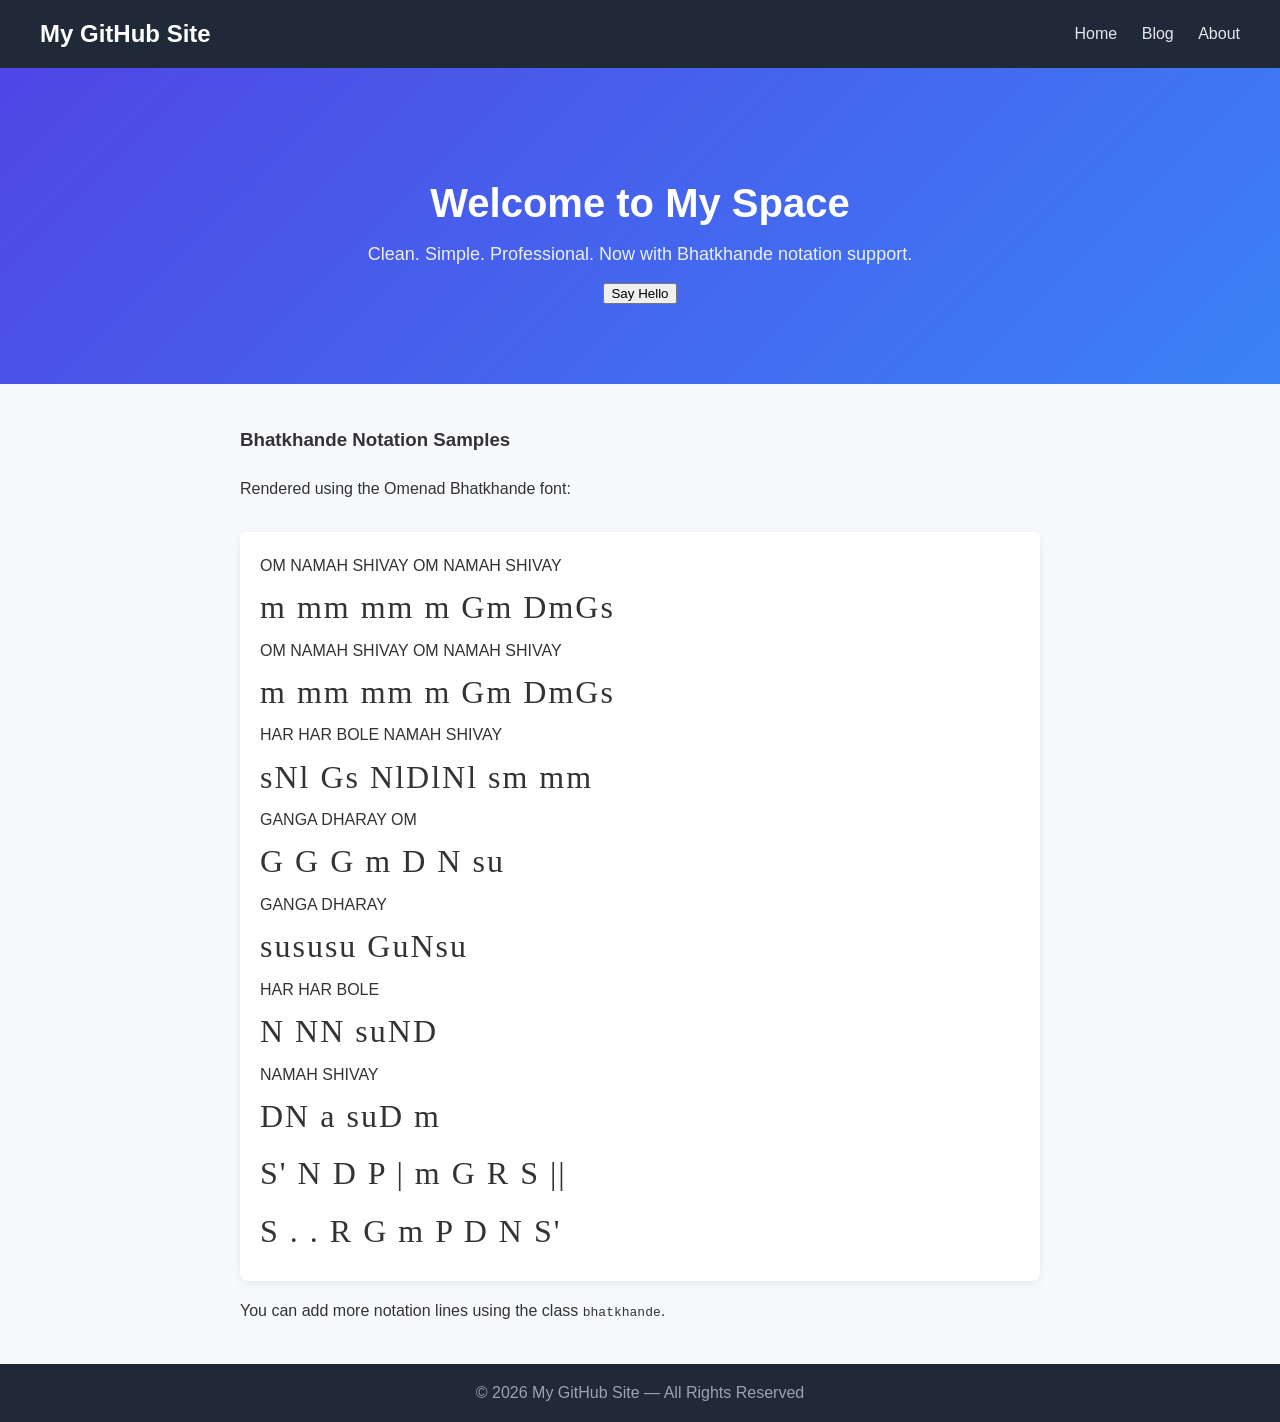
==== index.html @ a3e81fae "made change to css" ====
<!doctype html>
<html lang="en">
  <head>
    <meta charset="UTF-8" />
    <meta name="viewport" content="width=device-width, initial-scale=1.0" />
    <title>My Professional Page</title>

    <!-- Omenad Bhatkhande Font -->
    <style>
      @font-face {
        font-family: 'OmeBhatkhande';
        src: url('/assets/fonts/OmeBhatkhande.ttf') format('truetype');
        font-weight: normal;
        font-style: normal;
      }

      .bhatkhande {
        font-family: 'OmeBhatkhande', sans-serif;
        font-size: 32px;
      }


      body {
        margin: 0;
        font-family: "Segoe UI", Arial, sans-serif;
        background: #f7f9fc;
        color: #333;
      }

      header {
        background: #1f2937;
        color: white;
        padding: 20px 40px;
        display: flex;
        justify-content: space-between;
        align-items: center;
      }

      header h1 {
        margin: 0;
        font-size: 24px;
        font-weight: 600;
      }

      nav a {
        color: #e5e7eb;
        margin-left: 20px;
        text-decoration: none;
        font-size: 16px;
      }

      nav a:hover {
        color: white;
      }

      .hero {
        padding: 80px 40px;
        text-align: center;
        background: linear-gradient(135deg, #4f46e5, #3b82f6);
        color: white;
      }

      .hero h2 {
        font-size: 40px;
        margin-bottom: 10px;
      }

      .hero p {
        font-size: 18px;
        opacity: 0.9;
      }

      .content {
        max-width: 800px;
        margin: 40px auto;
        padding: 0 20px;
        line-height: 1.7;
      }

      .bhatkhande-box {
        background: white;
        padding: 20px;
        border-radius: 8px;
        box-shadow: 0 2px 8px rgba(0, 0, 0, 0.08);
        margin-top: 30px;
      }

      .bhatkhande {
        font-family: "omenad-bhatkhande", serif;
        font-size: 32px;
        line-height: 1.8;
        letter-spacing: 2px;
      }

      footer {
        text-align: center;
        padding: 20px;
        background: #1f2937;
        color: #9ca3af;
        margin-top: 40px;
      }
    </style>

    <script>
      function greet() {
        alert("Welcome to my professional GitHub Page!");
      }
    </script>
  </head>

  <body>
    <header>
      <h1>My GitHub Site</h1>
      <nav>
        <a href="#">Home</a>
        <a href="#">Blog</a>
        <a href="#">About</a>
      </nav>
    </header>

    <section class="hero">
      <h2>Welcome to My Space</h2>
      <p>Clean. Simple. Professional. Now with Bhatkhande notation support.</p>
      <button onclick="greet()">Say Hello</button>
    </section>

    <div class="content">
      <h3>Bhatkhande Notation Samples</h3>
      <p>Rendered using the Omenad Bhatkhande font:</p>

      <div class="bhatkhande-box">
        <span>OM NAMAH SHIVAY OM NAMAH SHIVAY</span>
        <div class="bhatkhande">m mm mm m Gm DmGs</div>

        <span>OM NAMAH SHIVAY OM NAMAH SHIVAY</span>
        <div class="bhatkhande">m mm mm m Gm DmGs</div>

        <span>HAR HAR BOLE NAMAH SHIVAY</span>
        <div class="bhatkhande">sNl Gs NlDlNl sm mm</div>

        <span>GANGA DHARAY OM</span>
        <div class="bhatkhande">G G G m D N su</div>

        <span>GANGA DHARAY</span>
        <div class="bhatkhande">sususu GuNsu</div>

        <span>HAR HAR BOLE</span>
        <div class="bhatkhande">N NN suND</div>

        <span>NAMAH SHIVAY</span>
        <div class="bhatkhande">DN a suD m</div>

        <div class="bhatkhande">S' N D P | m G R S ||</div>

        <div class="bhatkhande">S . . R G m P D N S'</div>
      </div>

      <p>
        You can add more notation lines using the class <code>bhatkhande</code>.
      </p>
    </div>

    <footer>© 2026 My GitHub Site — All Rights Reserved</footer>
  </body>
</html>
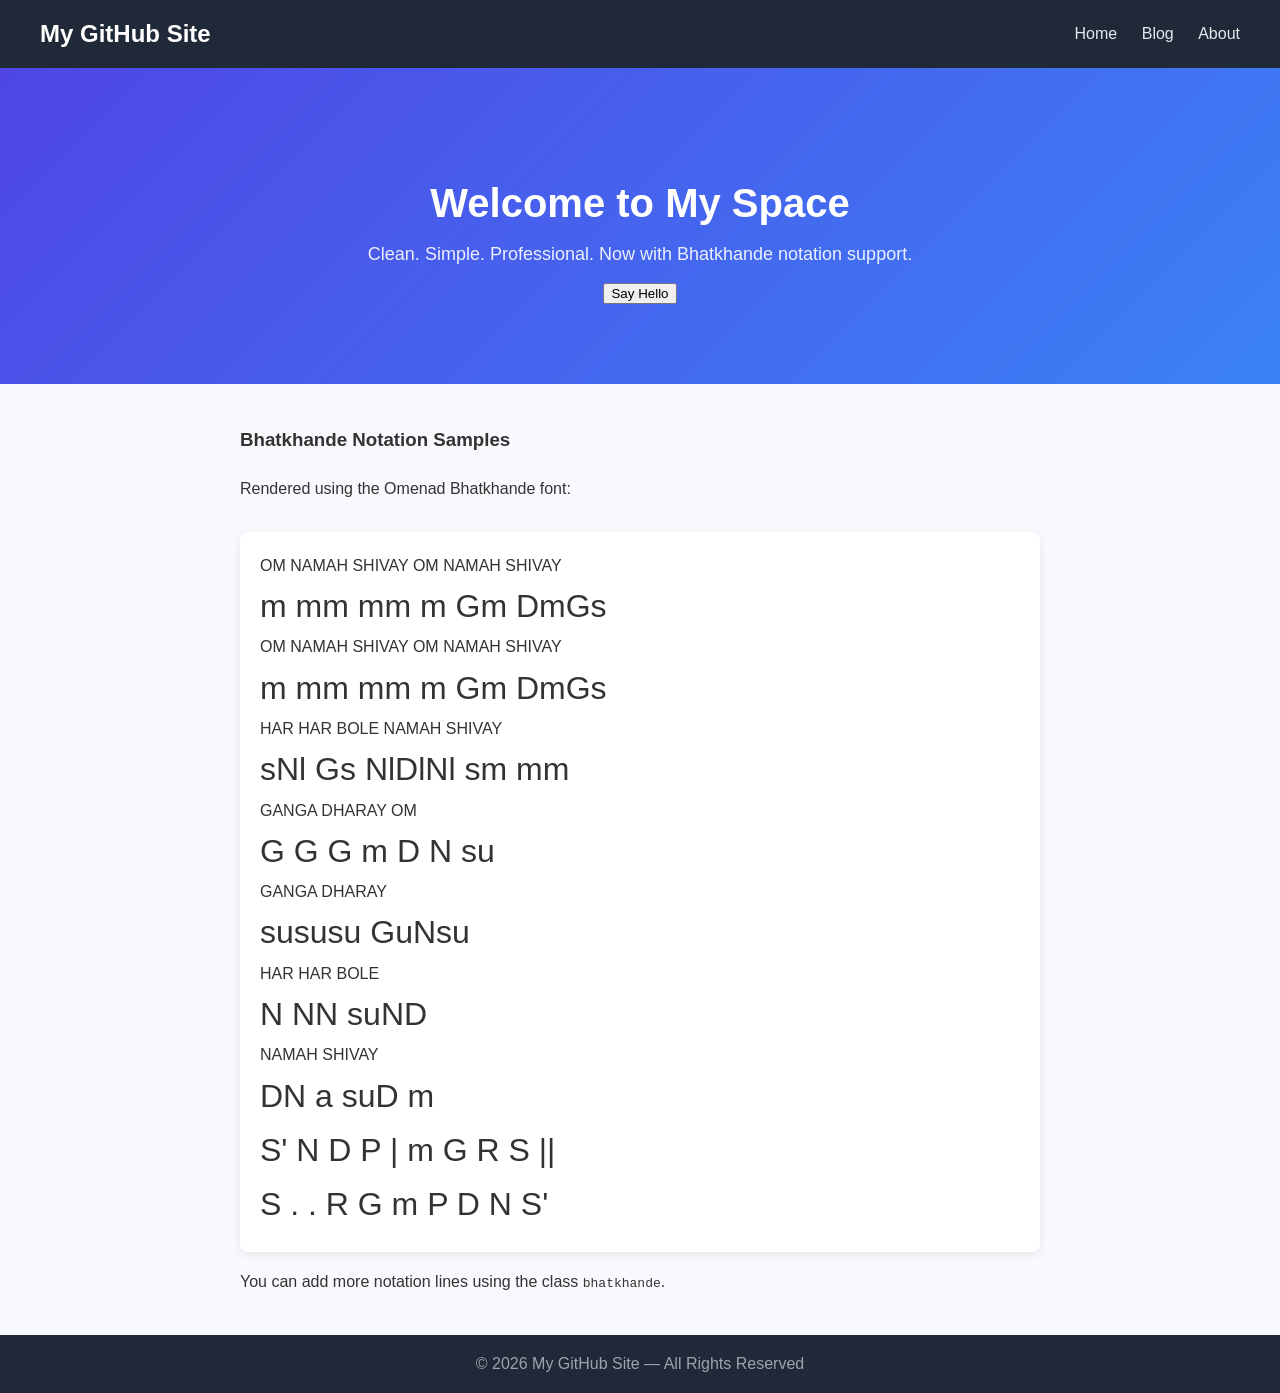
==== commit b6658936: "fixed style" ====
--- a/index.html
+++ b/index.html
@@ -85,12 +85,6 @@
         margin-top: 30px;
       }
 
-      .bhatkhande {
-        font-family: "omenad-bhatkhande", serif;
-        font-size: 32px;
-        line-height: 1.8;
-        letter-spacing: 2px;
-      }
 
       footer {
         text-align: center;
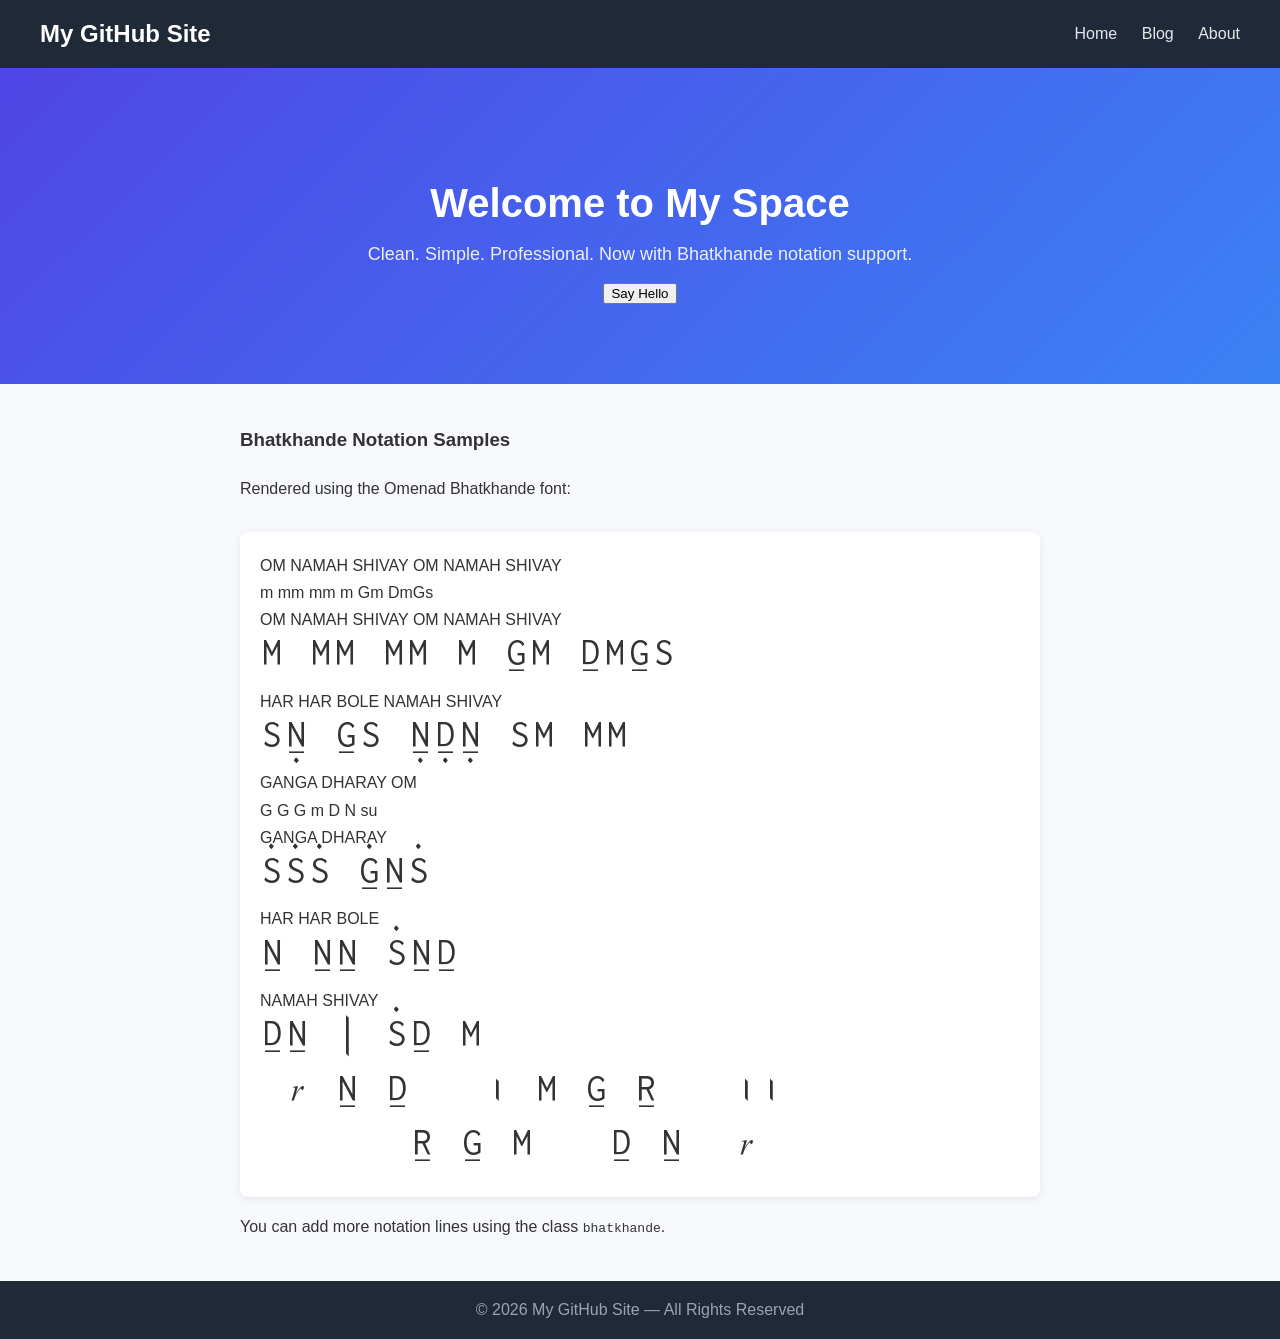
==== commit 6c833009: "fixed the ttf namef" ====
--- a/index.html
+++ b/index.html
@@ -8,14 +8,14 @@
     <!-- Omenad Bhatkhande Font -->
     <style>
       @font-face {
-        font-family: 'OmeBhatkhande';
-        src: url('/assets/fonts/OmeBhatkhande.ttf') format('truetype');
+        font-family: 'OmeBhatkhandeEnglish';
+        src: url('/assets/fonts/OmeBhatkhandeEnglish.ttf') format('truetype');
         font-weight: normal;
         font-style: normal;
       }
 
-      .bhatkhande {
-        font-family: 'OmeBhatkhande', sans-serif;
+      .bhatkhande-english {
+        font-family: 'OmeBhatkhandeEnglish', sans-serif;
         font-size: 32px;
       }
 
@@ -127,26 +127,26 @@
         <div class="bhatkhande">m mm mm m Gm DmGs</div>
 
         <span>OM NAMAH SHIVAY OM NAMAH SHIVAY</span>
-        <div class="bhatkhande">m mm mm m Gm DmGs</div>
+        <div class="bhatkhande-english">m mm mm m Gm DmGs</div>
 
         <span>HAR HAR BOLE NAMAH SHIVAY</span>
-        <div class="bhatkhande">sNl Gs NlDlNl sm mm</div>
+        <div class="bhatkhande-english">sNl Gs NlDlNl sm mm</div>
 
         <span>GANGA DHARAY OM</span>
         <div class="bhatkhande">G G G m D N su</div>
 
         <span>GANGA DHARAY</span>
-        <div class="bhatkhande">sususu GuNsu</div>
+        <div class="bhatkhande-english">sususu GuNsu</div>
 
         <span>HAR HAR BOLE</span>
-        <div class="bhatkhande">N NN suND</div>
+        <div class="bhatkhande-english">N NN suND</div>
 
         <span>NAMAH SHIVAY</span>
-        <div class="bhatkhande">DN a suD m</div>
+        <div class="bhatkhande-english">DN a suD m</div>
 
-        <div class="bhatkhande">S' N D P | m G R S ||</div>
+        <div class="bhatkhande-english">S' N D P | m G R S ||</div>
 
-        <div class="bhatkhande">S . . R G m P D N S'</div>
+        <div class="bhatkhande-english">S . . R G m P D N S'</div>
       </div>
 
       <p>
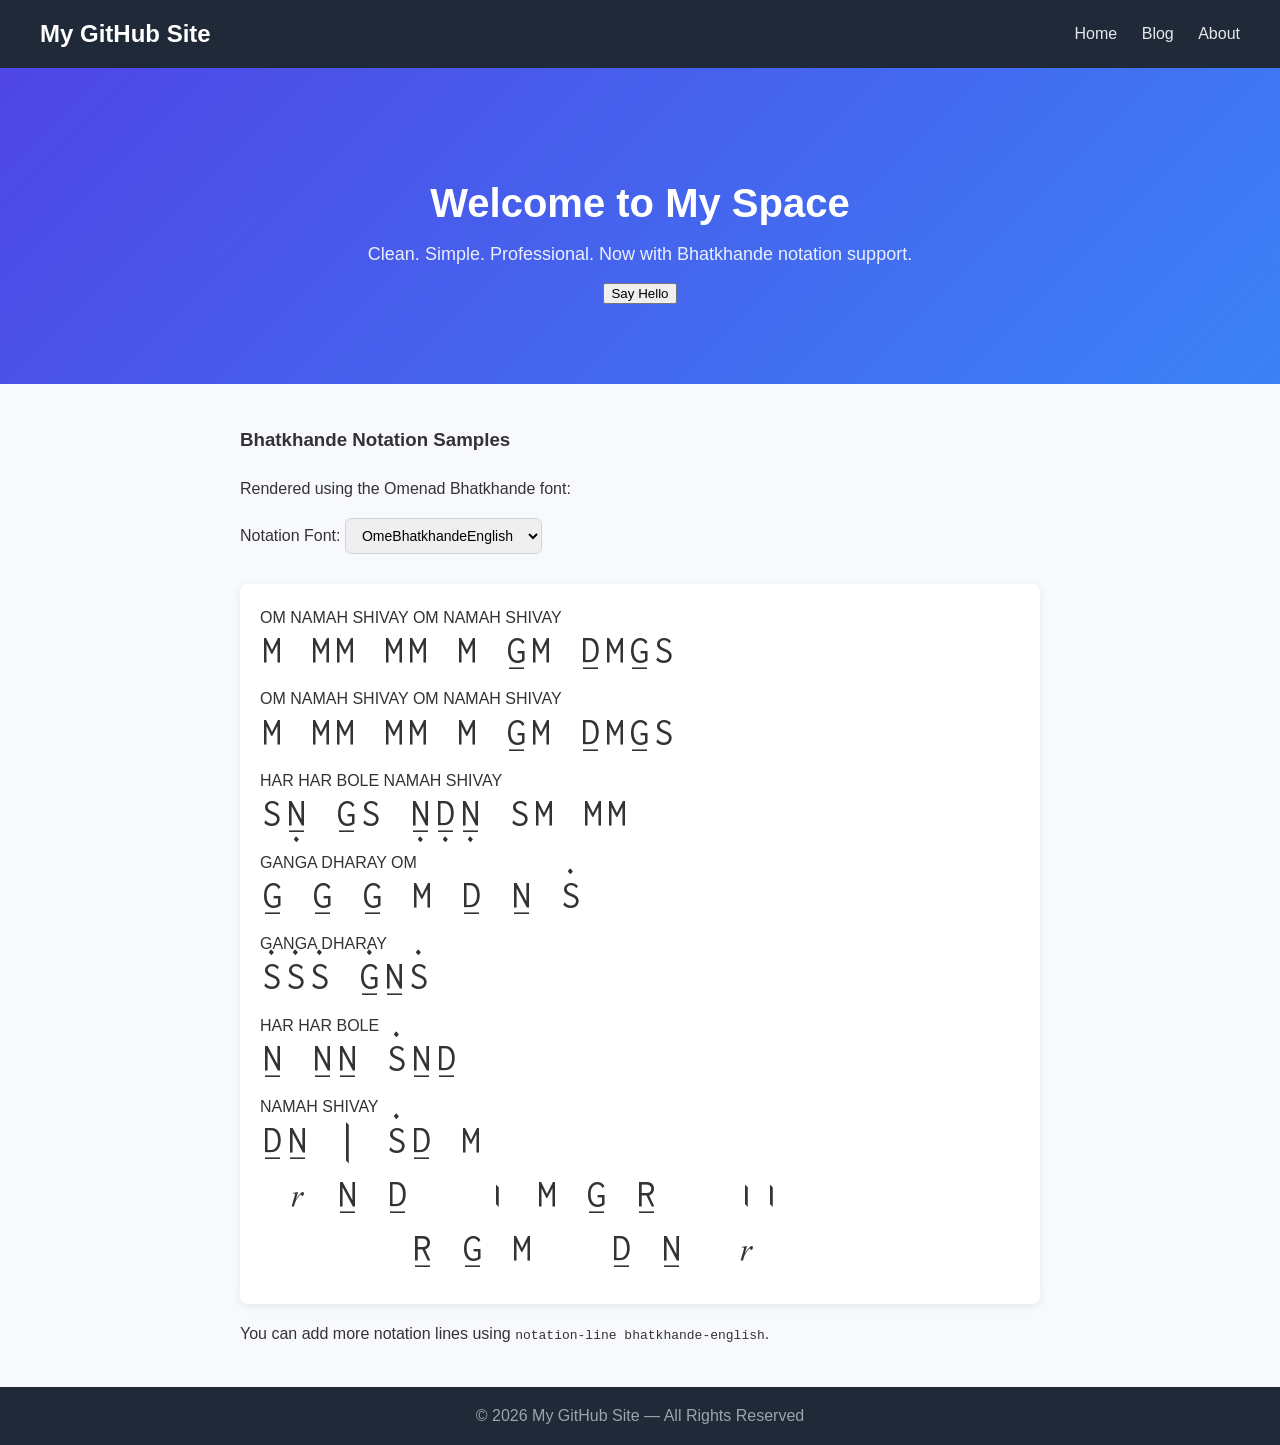
==== commit f7355c33: "added hindi" ====
--- a/index.html
+++ b/index.html
@@ -14,8 +14,20 @@
         font-style: normal;
       }
 
+      @font-face {
+        font-family: 'OmeBhatkhandeHindi';
+        src: url('/assets/fonts/OmeBhatkhandeHindi.ttf') format('truetype');
+        font-weight: normal;
+        font-style: normal;
+      }
+
       .bhatkhande-english {
         font-family: 'OmeBhatkhandeEnglish', sans-serif;
+        font-size: 32px;
+      }
+
+      .bhatkhande-hindi {
+        font-family: 'OmeBhatkhandeHindi', sans-serif;
         font-size: 32px;
       }
 
@@ -85,6 +97,17 @@
         margin-top: 30px;
       }
 
+      .font-selector {
+        margin-top: 16px;
+      }
+
+      .font-selector select {
+        padding: 8px 12px;
+        border-radius: 6px;
+        border: 1px solid #cbd5e1;
+        font-size: 14px;
+      }
+
 
       footer {
         text-align: center;
@@ -98,6 +121,14 @@
     <script>
       function greet() {
         alert("Welcome to my professional GitHub Page!");
+      }
+
+      function changeNotationClass(className) {
+        const notationLines = document.querySelectorAll('.notation-line');
+        notationLines.forEach((line) => {
+          line.classList.remove('bhatkhande-english', 'bhatkhande-hindi');
+          line.classList.add(className);
+        });
       }
     </script>
   </head>
@@ -121,36 +152,43 @@
     <div class="content">
       <h3>Bhatkhande Notation Samples</h3>
       <p>Rendered using the Omenad Bhatkhande font:</p>
+      <div class="font-selector">
+        <label for="fontChoice">Notation Font:</label>
+        <select id="fontChoice" onchange="changeNotationClass(this.value)">
+          <option value="bhatkhande-english" selected>OmeBhatkhandeEnglish</option>
+          <option value="bhatkhande-hindi">OmeBhatkhandeHindi</option>
+        </select>
+      </div>
 
       <div class="bhatkhande-box">
         <span>OM NAMAH SHIVAY OM NAMAH SHIVAY</span>
-        <div class="bhatkhande">m mm mm m Gm DmGs</div>
+        <div class="notation-line bhatkhande-english">m mm mm m Gm DmGs</div>
 
         <span>OM NAMAH SHIVAY OM NAMAH SHIVAY</span>
-        <div class="bhatkhande-english">m mm mm m Gm DmGs</div>
+        <div class="notation-line bhatkhande-english">m mm mm m Gm DmGs</div>
 
         <span>HAR HAR BOLE NAMAH SHIVAY</span>
-        <div class="bhatkhande-english">sNl Gs NlDlNl sm mm</div>
+        <div class="notation-line bhatkhande-english">sNl Gs NlDlNl sm mm</div>
 
         <span>GANGA DHARAY OM</span>
-        <div class="bhatkhande">G G G m D N su</div>
+        <div class="notation-line bhatkhande-english">G G G m D N su</div>
 
         <span>GANGA DHARAY</span>
-        <div class="bhatkhande-english">sususu GuNsu</div>
+        <div class="notation-line bhatkhande-english">sususu GuNsu</div>
 
         <span>HAR HAR BOLE</span>
-        <div class="bhatkhande-english">N NN suND</div>
+        <div class="notation-line bhatkhande-english">N NN suND</div>
 
         <span>NAMAH SHIVAY</span>
-        <div class="bhatkhande-english">DN a suD m</div>
+        <div class="notation-line bhatkhande-english">DN a suD m</div>
 
-        <div class="bhatkhande-english">S' N D P | m G R S ||</div>
+        <div class="notation-line bhatkhande-english">S' N D P | m G R S ||</div>
 
-        <div class="bhatkhande-english">S . . R G m P D N S'</div>
+        <div class="notation-line bhatkhande-english">S . . R G m P D N S'</div>
       </div>
 
       <p>
-        You can add more notation lines using the class <code>bhatkhande</code>.
+        You can add more notation lines using <code>notation-line bhatkhande-english</code>.
       </p>
     </div>
 
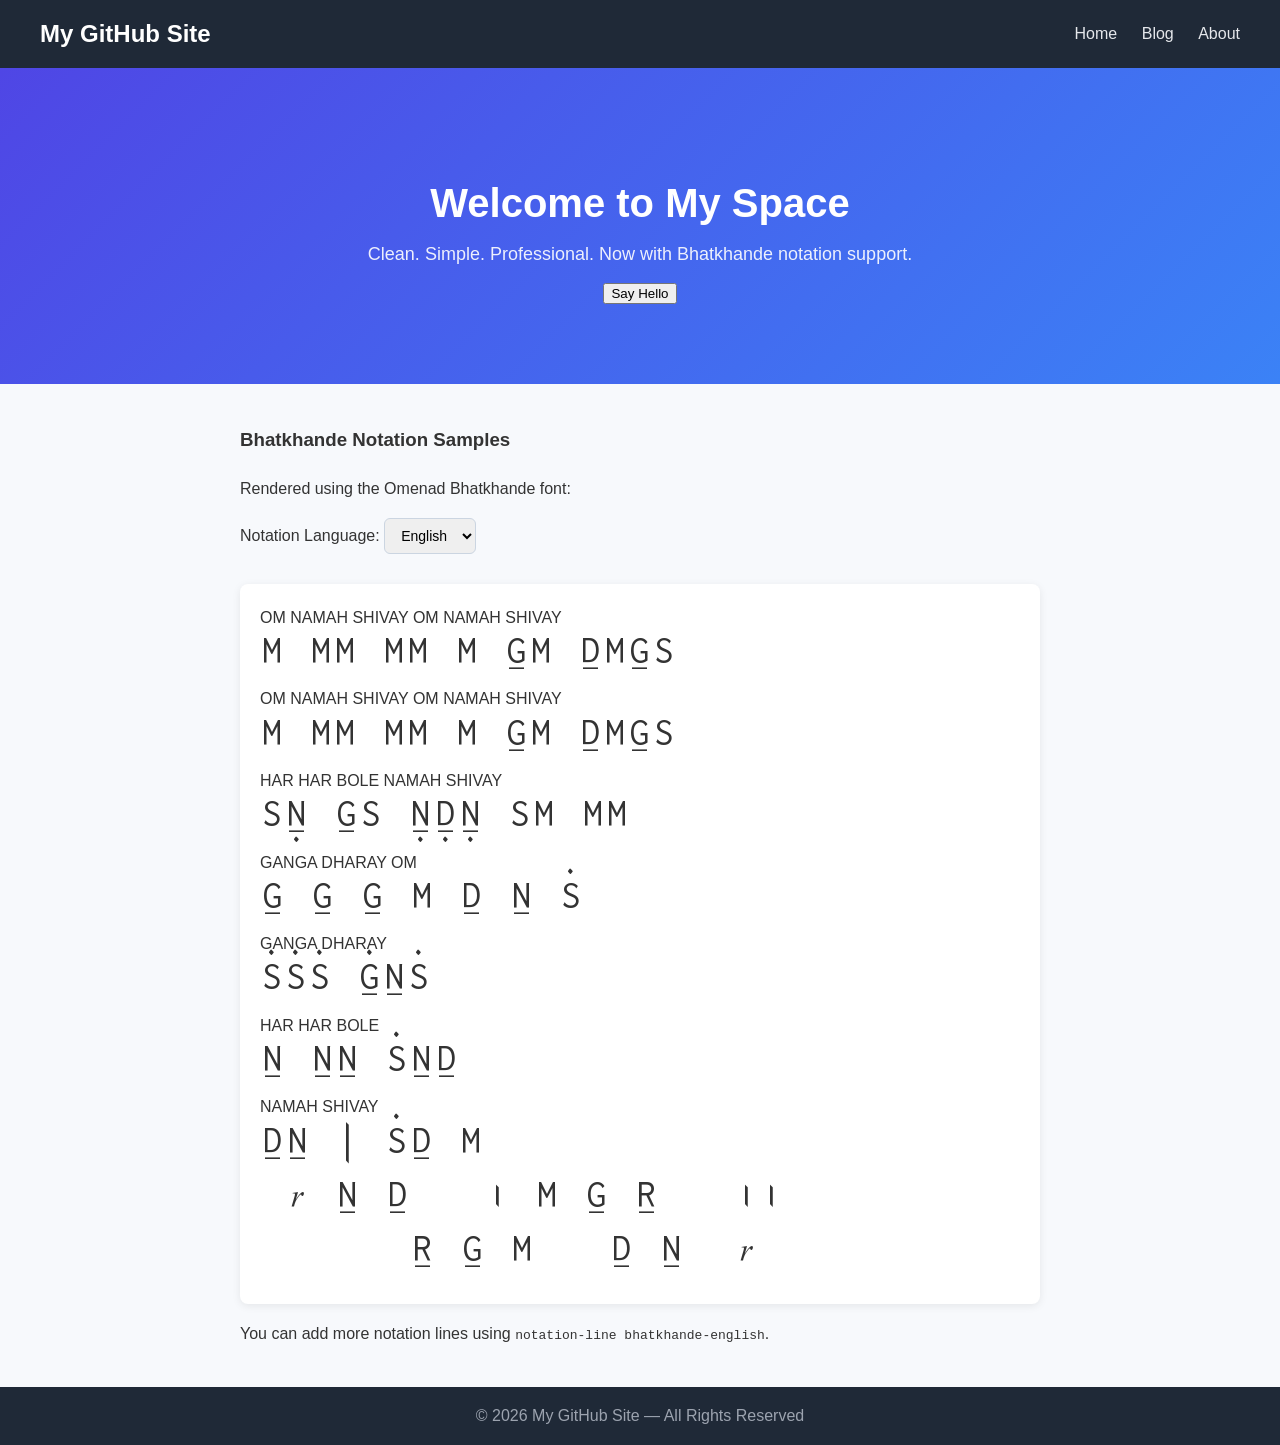
==== commit dfe06b9d: "changed font language" ====
--- a/index.html
+++ b/index.html
@@ -153,10 +153,10 @@
       <h3>Bhatkhande Notation Samples</h3>
       <p>Rendered using the Omenad Bhatkhande font:</p>
       <div class="font-selector">
-        <label for="fontChoice">Notation Font:</label>
+        <label for="fontChoice">Notation Language:</label>
         <select id="fontChoice" onchange="changeNotationClass(this.value)">
-          <option value="bhatkhande-english" selected>OmeBhatkhandeEnglish</option>
-          <option value="bhatkhande-hindi">OmeBhatkhandeHindi</option>
+          <option value="bhatkhande-english" selected>English</option>
+          <option value="bhatkhande-hindi">Hindi</option>
         </select>
       </div>
 
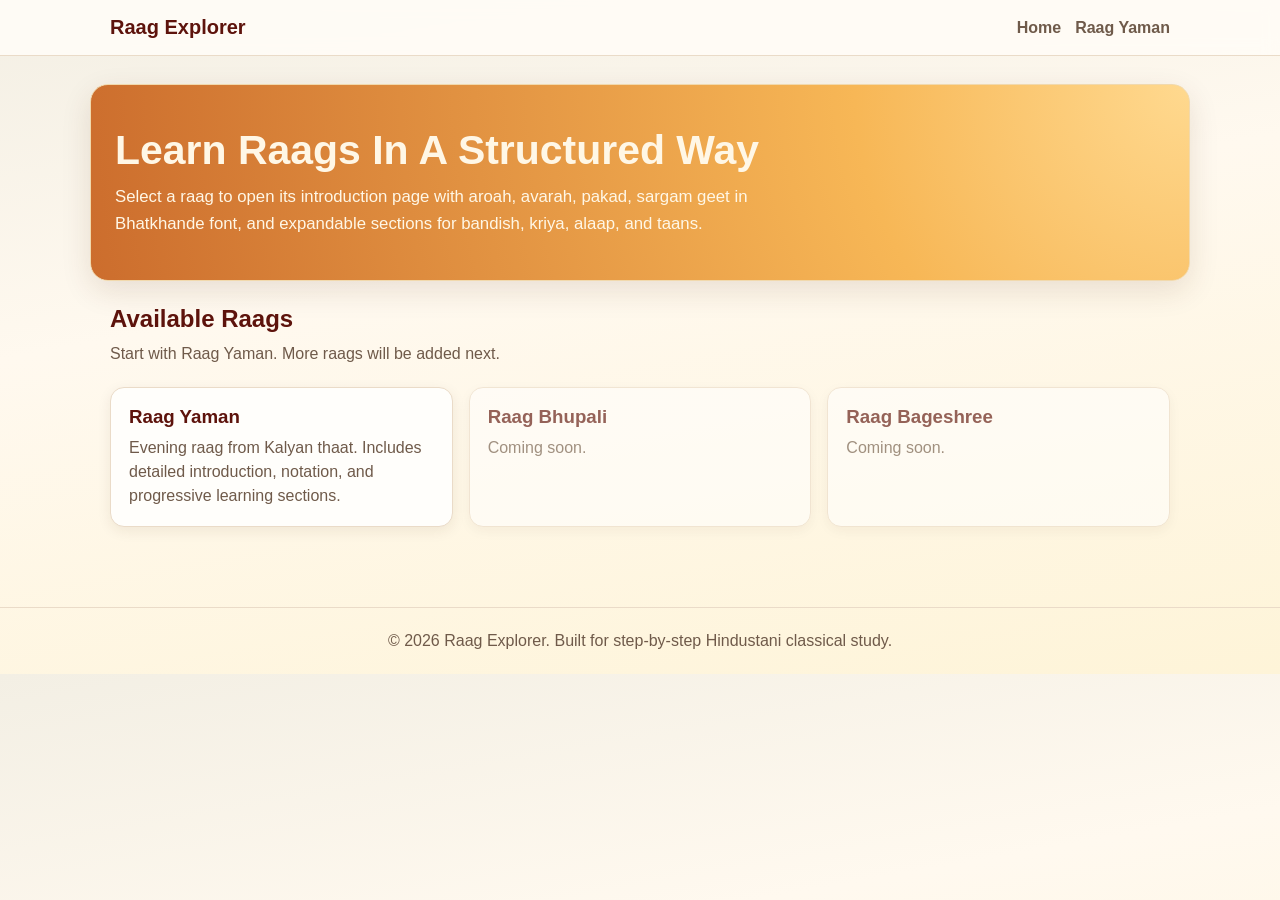
==== commit 94971b21: "added raags" ====
--- a/index.html
+++ b/index.html
@@ -3,195 +3,58 @@
   <head>
     <meta charset="UTF-8" />
     <meta name="viewport" content="width=device-width, initial-scale=1.0" />
-    <title>My Professional Page</title>
-
-    <!-- Omenad Bhatkhande Font -->
-    <style>
-      @font-face {
-        font-family: 'OmeBhatkhandeEnglish';
-        src: url('/assets/fonts/OmeBhatkhandeEnglish.ttf') format('truetype');
-        font-weight: normal;
-        font-style: normal;
-      }
-
-      @font-face {
-        font-family: 'OmeBhatkhandeHindi';
-        src: url('/assets/fonts/OmeBhatkhandeHindi.ttf') format('truetype');
-        font-weight: normal;
-        font-style: normal;
-      }
-
-      .bhatkhande-english {
-        font-family: 'OmeBhatkhandeEnglish', sans-serif;
-        font-size: 32px;
-      }
-
-      .bhatkhande-hindi {
-        font-family: 'OmeBhatkhandeHindi', sans-serif;
-        font-size: 32px;
-      }
-
-
-      body {
-        margin: 0;
-        font-family: "Segoe UI", Arial, sans-serif;
-        background: #f7f9fc;
-        color: #333;
-      }
-
-      header {
-        background: #1f2937;
-        color: white;
-        padding: 20px 40px;
-        display: flex;
-        justify-content: space-between;
-        align-items: center;
-      }
-
-      header h1 {
-        margin: 0;
-        font-size: 24px;
-        font-weight: 600;
-      }
-
-      nav a {
-        color: #e5e7eb;
-        margin-left: 20px;
-        text-decoration: none;
-        font-size: 16px;
-      }
-
-      nav a:hover {
-        color: white;
-      }
-
-      .hero {
-        padding: 80px 40px;
-        text-align: center;
-        background: linear-gradient(135deg, #4f46e5, #3b82f6);
-        color: white;
-      }
-
-      .hero h2 {
-        font-size: 40px;
-        margin-bottom: 10px;
-      }
-
-      .hero p {
-        font-size: 18px;
-        opacity: 0.9;
-      }
-
-      .content {
-        max-width: 800px;
-        margin: 40px auto;
-        padding: 0 20px;
-        line-height: 1.7;
-      }
-
-      .bhatkhande-box {
-        background: white;
-        padding: 20px;
-        border-radius: 8px;
-        box-shadow: 0 2px 8px rgba(0, 0, 0, 0.08);
-        margin-top: 30px;
-      }
-
-      .font-selector {
-        margin-top: 16px;
-      }
-
-      .font-selector select {
-        padding: 8px 12px;
-        border-radius: 6px;
-        border: 1px solid #cbd5e1;
-        font-size: 14px;
-      }
-
-
-      footer {
-        text-align: center;
-        padding: 20px;
-        background: #1f2937;
-        color: #9ca3af;
-        margin-top: 40px;
-      }
-    </style>
-
-    <script>
-      function greet() {
-        alert("Welcome to my professional GitHub Page!");
-      }
-
-      function changeNotationClass(className) {
-        const notationLines = document.querySelectorAll('.notation-line');
-        notationLines.forEach((line) => {
-          line.classList.remove('bhatkhande-english', 'bhatkhande-hindi');
-          line.classList.add(className);
-        });
-      }
-    </script>
+    <title>Raag Explorer - Home</title>
+    <link rel="stylesheet" href="/assets/css/site.css" />
   </head>
-
   <body>
-    <header>
-      <h1>My GitHub Site</h1>
-      <nav>
-        <a href="#">Home</a>
-        <a href="#">Blog</a>
-        <a href="#">About</a>
-      </nav>
+    <header class="site-header">
+      <div class="header-wrap">
+        <h1 class="brand">Raag Explorer</h1>
+        <nav class="top-nav" aria-label="Primary">
+          <a href="/index.html">Home</a>
+          <a href="/raags/yaman.html">Raag Yaman</a>
+        </nav>
+      </div>
     </header>
 
     <section class="hero">
-      <h2>Welcome to My Space</h2>
-      <p>Clean. Simple. Professional. Now with Bhatkhande notation support.</p>
-      <button onclick="greet()">Say Hello</button>
+      <h2>Learn Raags In A Structured Way</h2>
+      <p>
+        Select a raag to open its introduction page with aroah, avarah, pakad,
+        sargam geet in Bhatkhande font, and expandable sections for bandish,
+        kriya, alaap, and taans.
+      </p>
     </section>
 
-    <div class="content">
-      <h3>Bhatkhande Notation Samples</h3>
-      <p>Rendered using the Omenad Bhatkhande font:</p>
-      <div class="font-selector">
-        <label for="fontChoice">Notation Language:</label>
-        <select id="fontChoice" onchange="changeNotationClass(this.value)">
-          <option value="bhatkhande-english" selected>English</option>
-          <option value="bhatkhande-hindi">Hindi</option>
-        </select>
-      </div>
+    <main class="main">
+      <h2 class="section-title">Available Raags</h2>
+      <p class="section-subtitle">
+        Start with Raag Yaman. More raags will be added next.
+      </p>
 
-      <div class="bhatkhande-box">
-        <span>OM NAMAH SHIVAY OM NAMAH SHIVAY</span>
-        <div class="notation-line bhatkhande-english">m mm mm m Gm DmGs</div>
+      <section class="raag-grid" aria-label="Raag list">
+        <a class="raag-card" href="/raags/yaman.html">
+          <h3>Raag Yaman</h3>
+          <p>
+            Evening raag from Kalyan thaat. Includes detailed introduction,
+            notation, and progressive learning sections.
+          </p>
+        </a>
 
-        <span>OM NAMAH SHIVAY OM NAMAH SHIVAY</span>
-        <div class="notation-line bhatkhande-english">m mm mm m Gm DmGs</div>
+        <article class="raag-card coming-soon" aria-disabled="true">
+          <h3>Raag Bhupali</h3>
+          <p>Coming soon.</p>
+        </article>
 
-        <span>HAR HAR BOLE NAMAH SHIVAY</span>
-        <div class="notation-line bhatkhande-english">sNl Gs NlDlNl sm mm</div>
+        <article class="raag-card coming-soon" aria-disabled="true">
+          <h3>Raag Bageshree</h3>
+          <p>Coming soon.</p>
+        </article>
+      </section>
+    </main>
 
-        <span>GANGA DHARAY OM</span>
-        <div class="notation-line bhatkhande-english">G G G m D N su</div>
-
-        <span>GANGA DHARAY</span>
-        <div class="notation-line bhatkhande-english">sususu GuNsu</div>
-
-        <span>HAR HAR BOLE</span>
-        <div class="notation-line bhatkhande-english">N NN suND</div>
-
-        <span>NAMAH SHIVAY</span>
-        <div class="notation-line bhatkhande-english">DN a suD m</div>
-
-        <div class="notation-line bhatkhande-english">S' N D P | m G R S ||</div>
-
-        <div class="notation-line bhatkhande-english">S . . R G m P D N S'</div>
-      </div>
-
-      <p>
-        You can add more notation lines using <code>notation-line bhatkhande-english</code>.
-      </p>
-    </div>
-
-    <footer>© 2026 My GitHub Site — All Rights Reserved</footer>
+    <footer class="page-footer">
+      © 2026 Raag Explorer. Built for step-by-step Hindustani classical study.
+    </footer>
   </body>
 </html>
--- a/assets/css/site.css
+++ b/assets/css/site.css
@@ -0,0 +1,287 @@
+@font-face {
+  font-family: 'OmeBhatkhandeEnglish';
+  src: url('/assets/fonts/OmeBhatkhandeEnglish.ttf') format('truetype');
+  font-weight: normal;
+  font-style: normal;
+}
+
+@font-face {
+  font-family: 'OmeBhatkhandeHindi';
+  src: url('/assets/fonts/OmeBhatkhandeHindi.ttf') format('truetype');
+  font-weight: normal;
+  font-style: normal;
+}
+
+:root {
+  --page-bg: linear-gradient(170deg, #f3efe4 0%, #fff9ef 40%, #fef4d8 100%);
+  --surface: #fffefb;
+  --ink: #2b1f16;
+  --muted: #6f5a4a;
+  --brand: #8a1f11;
+  --brand-dark: #5d130c;
+  --accent: #d79233;
+  --border: #eadbc8;
+  --shadow: 0 10px 30px rgba(84, 40, 14, 0.12);
+}
+
+* {
+  box-sizing: border-box;
+}
+
+body {
+  margin: 0;
+  font-family: 'Trebuchet MS', 'Gill Sans', sans-serif;
+  color: var(--ink);
+  background: var(--page-bg);
+}
+
+.site-header {
+  background: rgba(255, 252, 247, 0.9);
+  backdrop-filter: blur(8px);
+  border-bottom: 1px solid var(--border);
+  position: sticky;
+  top: 0;
+  z-index: 10;
+}
+
+.header-wrap {
+  max-width: 1100px;
+  margin: 0 auto;
+  padding: 16px 20px;
+  display: flex;
+  justify-content: space-between;
+  align-items: center;
+  gap: 12px;
+}
+
+.brand {
+  margin: 0;
+  font-size: 1.25rem;
+  color: var(--brand-dark);
+}
+
+.top-nav {
+  display: flex;
+  gap: 14px;
+}
+
+.top-nav a {
+  color: var(--muted);
+  text-decoration: none;
+  font-weight: 700;
+}
+
+.top-nav a:hover {
+  color: var(--brand);
+}
+
+.hero {
+  max-width: 1100px;
+  margin: 28px auto 18px;
+  padding: 42px 24px;
+  border: 1px solid #f1d9ad;
+  border-radius: 18px;
+  background: radial-gradient(circle at top right, #ffd98f 0%, #f7b756 30%, #cc6d2d 100%);
+  color: #fff7e6;
+  box-shadow: var(--shadow);
+}
+
+.hero h2 {
+  margin-top: 0;
+  margin-bottom: 10px;
+  font-size: clamp(1.8rem, 3.2vw, 2.8rem);
+}
+
+.hero p {
+  max-width: 700px;
+  margin: 0;
+  font-size: 1.05rem;
+  line-height: 1.6;
+}
+
+.main {
+  max-width: 1100px;
+  margin: 0 auto;
+  padding: 0 20px 40px;
+}
+
+.section-title {
+  margin-top: 24px;
+  margin-bottom: 12px;
+  font-size: 1.5rem;
+  color: var(--brand-dark);
+}
+
+.section-subtitle {
+  margin: 0 0 24px;
+  color: var(--muted);
+}
+
+.raag-grid {
+  display: grid;
+  grid-template-columns: repeat(auto-fit, minmax(240px, 1fr));
+  gap: 16px;
+}
+
+.raag-card {
+  display: block;
+  text-decoration: none;
+  background: var(--surface);
+  border: 1px solid var(--border);
+  border-radius: 14px;
+  padding: 18px;
+  color: inherit;
+  box-shadow: 0 4px 14px rgba(68, 36, 12, 0.08);
+  transition: transform 0.2s ease, box-shadow 0.2s ease, border-color 0.2s ease;
+}
+
+.raag-card:hover {
+  transform: translateY(-4px);
+  border-color: #ddb070;
+  box-shadow: 0 10px 22px rgba(68, 36, 12, 0.16);
+}
+
+.raag-card h3 {
+  margin: 0 0 8px;
+  color: var(--brand-dark);
+}
+
+.raag-card p {
+  margin: 0;
+  color: var(--muted);
+  line-height: 1.5;
+}
+
+.coming-soon {
+  opacity: 0.65;
+  cursor: not-allowed;
+}
+
+.page-footer {
+  margin-top: 40px;
+  padding: 24px;
+  text-align: center;
+  color: var(--muted);
+  border-top: 1px solid var(--border);
+}
+
+.crumb {
+  display: inline-block;
+  margin-top: 10px;
+  margin-bottom: 8px;
+  color: var(--brand);
+  text-decoration: none;
+  font-weight: 700;
+}
+
+.controls {
+  display: flex;
+  flex-wrap: wrap;
+  gap: 10px;
+  margin: 16px 0;
+}
+
+.button {
+  border: 1px solid #bd7b34;
+  background: #fff3da;
+  color: #582009;
+  padding: 8px 12px;
+  border-radius: 8px;
+  font-weight: 700;
+  cursor: pointer;
+}
+
+.button:hover {
+  background: #ffe7bc;
+}
+
+.font-selector {
+  display: flex;
+  align-items: center;
+  gap: 10px;
+  margin-top: 8px;
+  margin-bottom: 16px;
+}
+
+.font-selector select {
+  padding: 8px 10px;
+  border: 1px solid #d2b38f;
+  border-radius: 8px;
+}
+
+.accordion {
+  display: grid;
+  gap: 10px;
+}
+
+.accordion-item {
+  border: 1px solid var(--border);
+  background: var(--surface);
+  border-radius: 12px;
+  overflow: hidden;
+}
+
+.accordion-toggle {
+  width: 100%;
+  border: 0;
+  background: #fff8eb;
+  color: #5d130c;
+  text-align: left;
+  font-size: 1rem;
+  font-weight: 700;
+  padding: 14px 16px;
+  cursor: pointer;
+}
+
+.accordion-toggle[aria-expanded='true'] {
+  background: #ffe6be;
+}
+
+.accordion-panel {
+  display: none;
+  padding: 14px 16px 18px;
+  color: #452d1f;
+  line-height: 1.7;
+}
+
+.accordion-item.open .accordion-panel {
+  display: block;
+}
+
+.notation-box {
+  background: #ffffff;
+  border: 1px solid var(--border);
+  border-radius: 10px;
+  padding: 12px;
+}
+
+.notation-line {
+  margin: 4px 0 10px;
+}
+
+.bhatkhande-english {
+  font-family: 'OmeBhatkhandeEnglish', sans-serif;
+  font-size: 30px;
+}
+
+.bhatkhande-hindi {
+  font-family: 'OmeBhatkhandeHindi', sans-serif;
+  font-size: 30px;
+}
+
+@media (max-width: 700px) {
+  .header-wrap {
+    flex-direction: column;
+    align-items: flex-start;
+  }
+
+  .hero {
+    margin-top: 18px;
+    border-radius: 14px;
+    padding: 26px 18px;
+  }
+
+  .main {
+    padding: 0 14px 26px;
+  }
+}
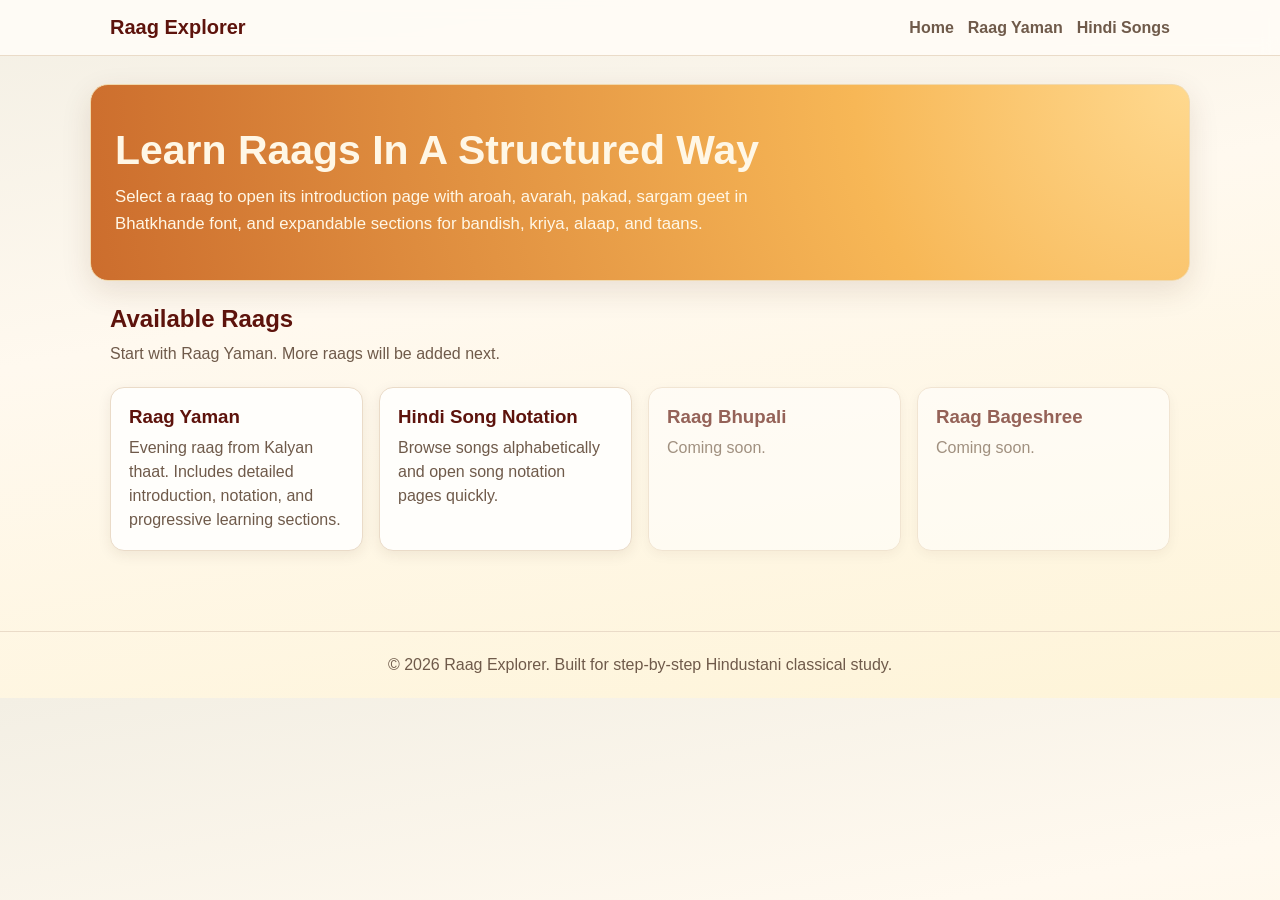
==== commit ac2ba037: "added songs" ====
--- a/index.html
+++ b/index.html
@@ -13,6 +13,7 @@
         <nav class="top-nav" aria-label="Primary">
           <a href="/index.html">Home</a>
           <a href="/raags/yaman.html">Raag Yaman</a>
+          <a href="/songs/index.html">Hindi Songs</a>
         </nav>
       </div>
     </header>
@@ -41,6 +42,13 @@
           </p>
         </a>
 
+        <a class="raag-card" href="/songs/index.html">
+          <h3>Hindi Song Notation</h3>
+          <p>
+            Browse songs alphabetically and open song notation pages quickly.
+          </p>
+        </a>
+
         <article class="raag-card coming-soon" aria-disabled="true">
           <h3>Raag Bhupali</h3>
           <p>Coming soon.</p>
--- a/assets/css/site.css
+++ b/assets/css/site.css
@@ -248,6 +248,58 @@
   display: block;
 }
 
+.alphabet-nav {
+  display: flex;
+  flex-wrap: wrap;
+  gap: 8px;
+  margin: 8px 0 14px;
+}
+
+.alphabet-nav a {
+  text-decoration: none;
+  color: #5d130c;
+  background: #fff1d5;
+  border: 1px solid #e5c088;
+  border-radius: 999px;
+  font-weight: 700;
+  font-size: 0.9rem;
+  padding: 4px 10px;
+}
+
+.alphabet-nav a:hover {
+  background: #ffe5b8;
+}
+
+.song-list {
+  list-style: none;
+  margin: 0;
+  padding: 0;
+  display: grid;
+  gap: 10px;
+}
+
+.song-list a {
+  display: block;
+  text-decoration: none;
+  background: #fffef8;
+  border: 1px solid var(--border);
+  color: #4f2a16;
+  border-radius: 10px;
+  padding: 10px 12px;
+  font-weight: 700;
+}
+
+.song-list a:hover {
+  border-color: #d89e58;
+  background: #fff4dc;
+}
+
+.song-meta {
+  margin: 0;
+  color: var(--muted);
+  font-size: 0.95rem;
+}
+
 .notation-box {
   background: #ffffff;
   border: 1px solid var(--border);
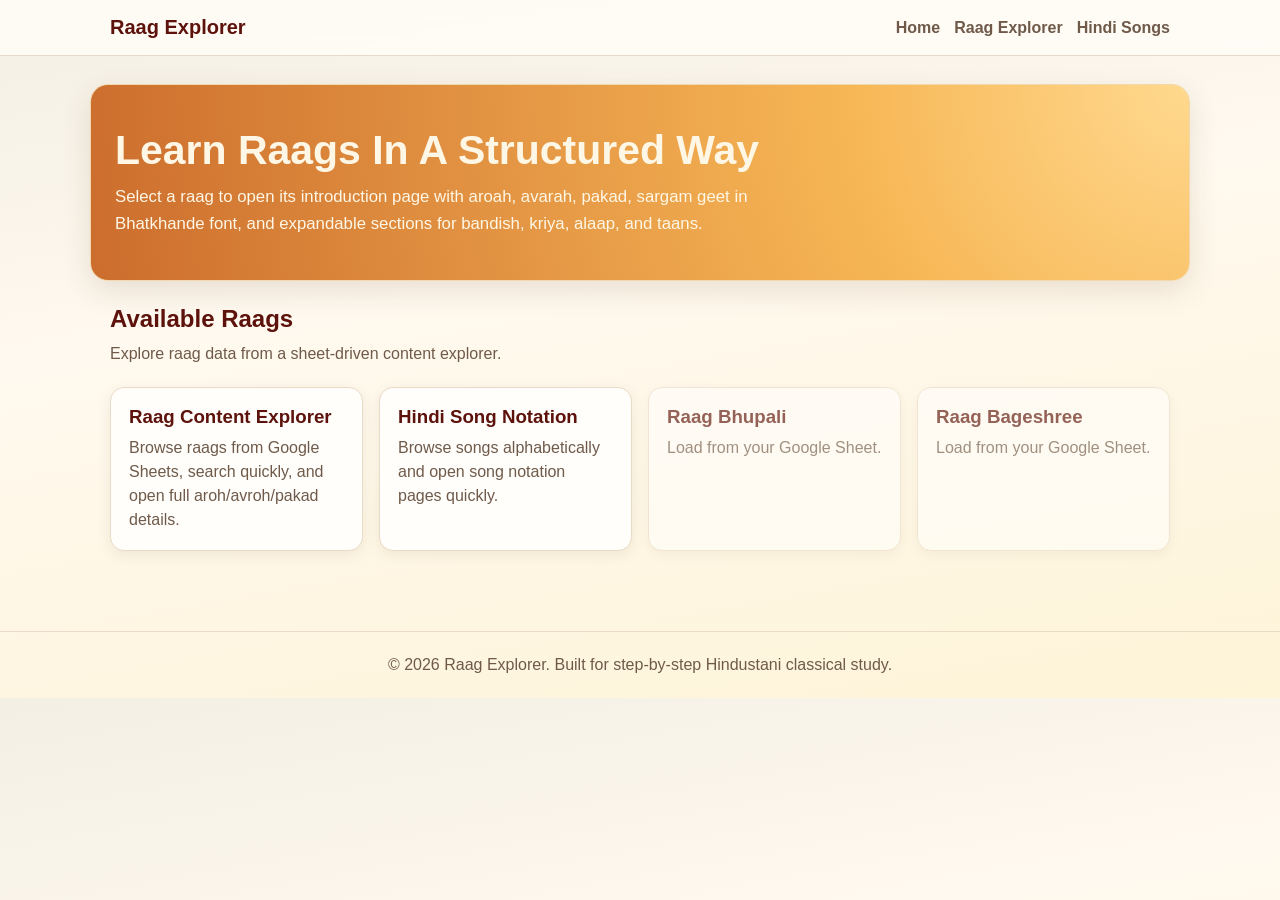
==== commit 7735682f: "added database" ====
--- a/index.html
+++ b/index.html
@@ -12,7 +12,7 @@
         <h1 class="brand">Raag Explorer</h1>
         <nav class="top-nav" aria-label="Primary">
           <a href="/index.html">Home</a>
-          <a href="/raags/yaman.html">Raag Yaman</a>
+          <a href="/raags/index.html">Raag Explorer</a>
           <a href="/songs/index.html">Hindi Songs</a>
         </nav>
       </div>
@@ -30,15 +30,15 @@
     <main class="main">
       <h2 class="section-title">Available Raags</h2>
       <p class="section-subtitle">
-        Start with Raag Yaman. More raags will be added next.
+        Explore raag data from a sheet-driven content explorer.
       </p>
 
       <section class="raag-grid" aria-label="Raag list">
-        <a class="raag-card" href="/raags/yaman.html">
-          <h3>Raag Yaman</h3>
+        <a class="raag-card" href="/raags/index.html">
+          <h3>Raag Content Explorer</h3>
           <p>
-            Evening raag from Kalyan thaat. Includes detailed introduction,
-            notation, and progressive learning sections.
+            Browse raags from Google Sheets, search quickly, and open full
+            aroh/avroh/pakad details.
           </p>
         </a>
 
@@ -51,12 +51,12 @@
 
         <article class="raag-card coming-soon" aria-disabled="true">
           <h3>Raag Bhupali</h3>
-          <p>Coming soon.</p>
+          <p>Load from your Google Sheet.</p>
         </article>
 
         <article class="raag-card coming-soon" aria-disabled="true">
           <h3>Raag Bageshree</h3>
-          <p>Coming soon.</p>
+          <p>Load from your Google Sheet.</p>
         </article>
       </section>
     </main>
--- a/assets/css/site.css
+++ b/assets/css/site.css
@@ -311,14 +311,149 @@
   margin: 4px 0 10px;
 }
 
+.sheet-config {
+  background: var(--surface);
+  border: 1px solid var(--border);
+  border-radius: 12px;
+  padding: 14px;
+  margin: 0 0 16px;
+}
+
+.sheet-config h3 {
+  margin: 0 0 8px;
+  color: var(--brand-dark);
+}
+
+.sheet-help {
+  margin: 0 0 12px;
+  color: var(--muted);
+  line-height: 1.5;
+}
+
+.sheet-config-grid {
+  display: grid;
+  grid-template-columns: 1fr 120px auto;
+  gap: 10px;
+  align-items: end;
+}
+
+.sheet-config-grid label {
+  display: grid;
+  gap: 6px;
+  font-size: 0.92rem;
+  color: var(--muted);
+}
+
+.sheet-config-grid input {
+  width: 100%;
+  padding: 8px 10px;
+  border: 1px solid #d2b38f;
+  border-radius: 8px;
+}
+
+.sheet-status {
+  margin: 10px 0 0;
+  color: #5e3d26;
+  font-size: 0.95rem;
+}
+
+.explorer-layout {
+  display: grid;
+  grid-template-columns: minmax(260px, 340px) minmax(0, 1fr);
+  gap: 14px;
+}
+
+.explorer-sidebar,
+.explorer-detail {
+  background: var(--surface);
+  border: 1px solid var(--border);
+  border-radius: 12px;
+  padding: 14px;
+}
+
+.search-label {
+  display: block;
+  font-weight: 700;
+  color: var(--brand-dark);
+  margin-bottom: 6px;
+}
+
+.search-input {
+  width: 100%;
+  border: 1px solid #d2b38f;
+  border-radius: 8px;
+  padding: 9px 10px;
+}
+
+.result-count {
+  margin: 8px 0;
+  color: var(--muted);
+  font-size: 0.92rem;
+}
+
+.raag-list {
+  display: grid;
+  gap: 8px;
+}
+
+.raag-list-item {
+  width: 100%;
+  border: 1px solid var(--border);
+  background: #fffef8;
+  color: #4f2a16;
+  border-radius: 10px;
+  padding: 10px 12px;
+  text-align: left;
+  font-weight: 700;
+  cursor: pointer;
+}
+
+.raag-list-item:hover {
+  border-color: #d89e58;
+  background: #fff4dc;
+}
+
+.raag-list-item.active {
+  border-color: #bd7b34;
+  background: #ffe6be;
+}
+
+.list-empty {
+  margin: 0;
+  color: var(--muted);
+  font-style: italic;
+}
+
+.detail-title {
+  margin: 0 0 10px;
+  color: var(--brand-dark);
+}
+
+.detail-grid {
+  display: grid;
+  grid-template-columns: repeat(auto-fit, minmax(200px, 1fr));
+  gap: 8px;
+}
+
+.detail-lines p,
+.detail-grid p {
+  margin: 0;
+}
+
+.detail-lines {
+  margin-top: 10px;
+  display: grid;
+  gap: 8px;
+}
+
 .bhatkhande-english {
   font-family: 'OmeBhatkhandeEnglish', sans-serif;
-  font-size: 30px;
+  font-size: 8.0pt;
 }
 
 .bhatkhande-hindi {
   font-family: 'OmeBhatkhandeHindi', sans-serif;
-  font-size: 30px;
+  font-size: 8.0pt;
 }
 
 @media (max-width: 700px) {
@@ -336,4 +471,12 @@
   .main {
     padding: 0 14px 26px;
   }
-}
+
+  .sheet-config-grid {
+    grid-template-columns: 1fr;
+  }
+
+  .explorer-layout {
+    grid-template-columns: 1fr;
+  }
+}
